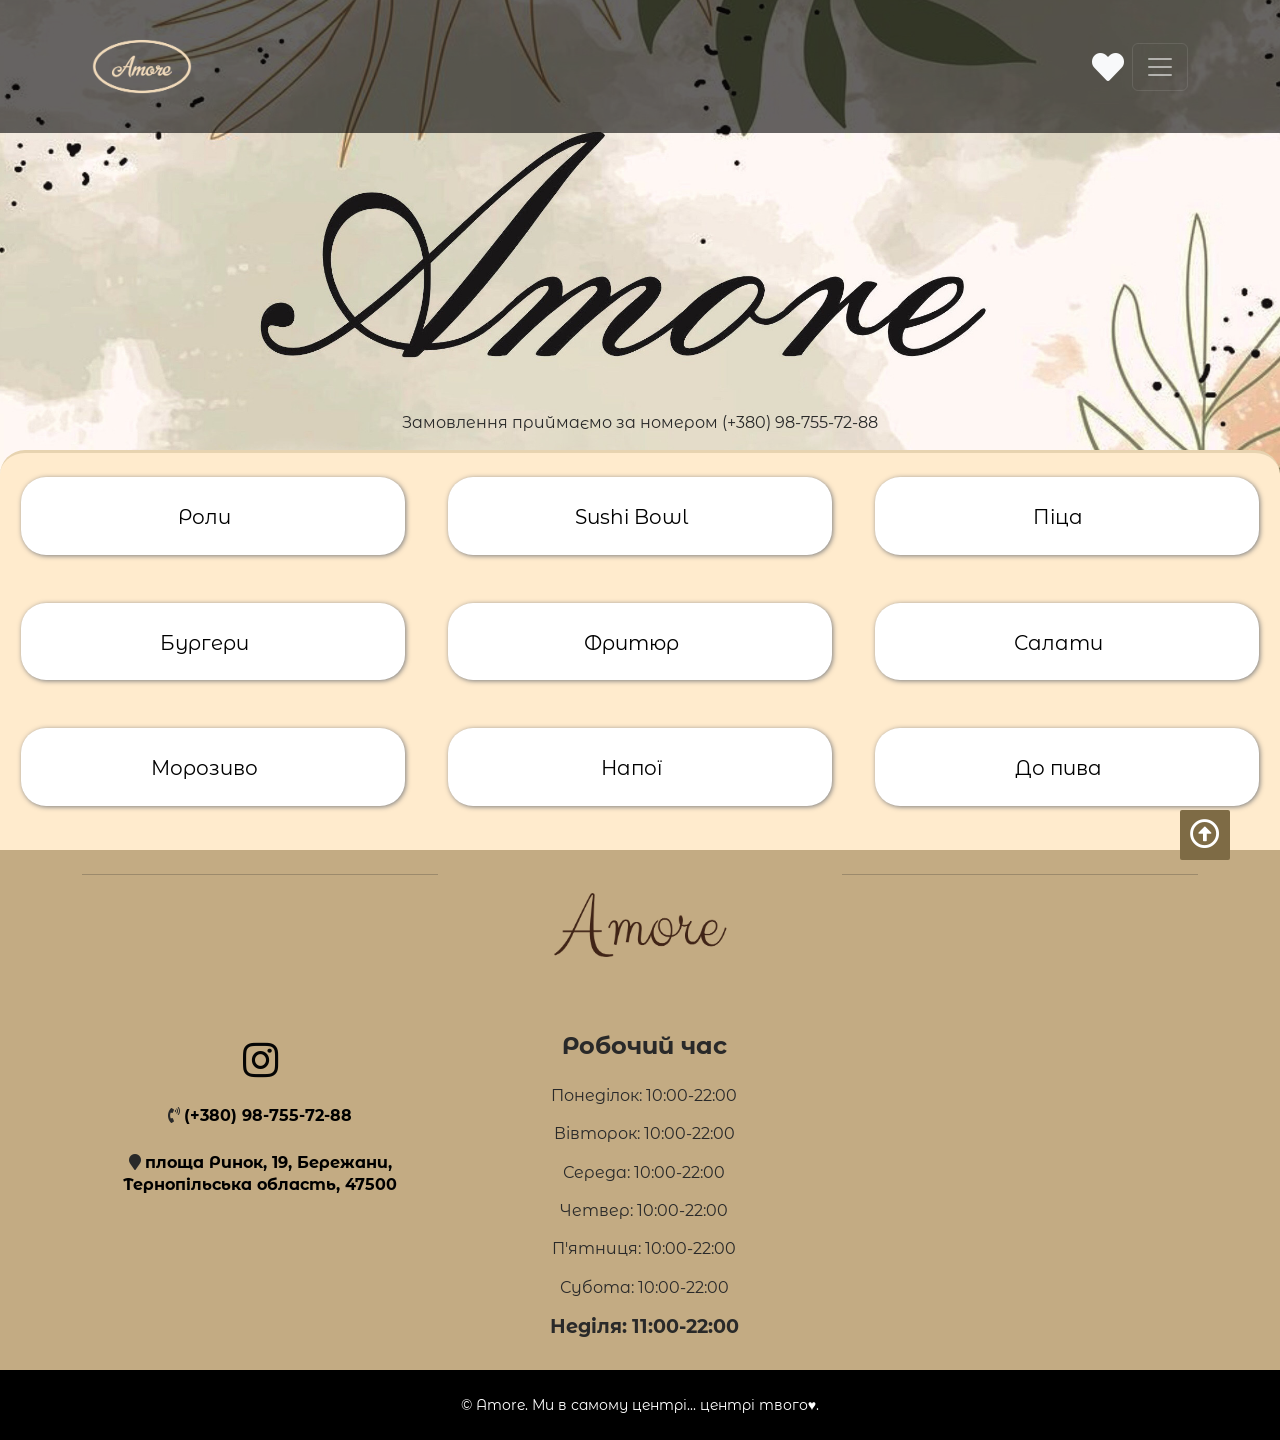
==== index.html @ 6edb4847 "Update index.html" ====
<!-- #region head -->
<!DOCTYPE html>
<html lang="en">
<head>
  <meta charset="UTF-8">
  <meta http-equiv="X-UA-Compatible" content="IE=edge">
  <meta name="viewport" content="width=device-width, initial-scale=1.0">
  
   <title>Menu Amore </title>
   
  <link rel="icon" href="img/icons/logoTab.png" type="image/png">
  <link rel="preconnect" href="https://fonts.googleapis.com">
<link rel="preconnect" href="https://fonts.gstatic.com" crossorigin>
<link href="https://fonts.googleapis.com/css2?family=Montserrat+Alternates:ital,wght@0,300;0,400;0,500;0,600;1,100;1,200;1,400;1,500;1,600&display=swap" rel="stylesheet">
  <link rel="stylesheet" href="https://cdnjs.cloudflare.com/ajax/libs/font-awesome/5.15.4/css/all.min.css" integrity="sha512-1ycn6IcaQQ40/MKBW2W4Rhis/DbILU74C1vSrLJxCq57o941Ym01SwNsOMqvEBFlcgUa6xLiPY/NS5R+E6ztJQ==" crossorigin="anonymous" referrerpolicy="no-referrer" />
	
  
<link href="https://cdn.jsdelivr.net/npm/bootstrap@5.1.3/dist/css/bootstrap.min.css" rel="stylesheet">
<link rel="stylesheet" href="style.css">  
<link rel="stylesheet" href="https://cdnjs.cloudflare.com/ajax/libs/font-awesome/5.15.1/css/all.min.css">

</head>
<!-- #endregion -->
<body id="home">
 

  <header class="header">
    <div class="header__top navbar navbar-dark fixed-top " >
      <div class="container justify-content-between">
        <a href="#home" class="back-button" id = "backBtn" onclick="goBack()">
          <i class="fas fa-arrow-left"></i>
        </a>
  
      <a href="#home" id="btn__home">
        <img class="logo" src="img/icons/logo.png" alt="Amore logo">
      </a>
      
      
      
      <div class="d-flex">
        <a href="#" id="liked__products"><i class="fas fa-heart fa-2x p-2 text-light"></i>
      </a>
        <button class="navbar-toggler" data-toggle="collapse" data-target="#responsive" id="burg__menu"><span class="navbar-toggler-icon"></span></button></div>
        
        <div class="collapse navbar-collapse text-uppercase" id="responsive">
        <div class="d-flex justify-content-end align-items-center">
        <div class="navbar-nav ">
          <button type="button" href="#rolys" class="nav__link main__link" id="nav__link" data-id="rolys">Роли</button>
          <button type="button" href="#sushi-bowl" class="nav__link main__link" id="nav__link" data-id="sushi-bowl">Sushi Bowl</button>
          <button type="button" href="#pizza" class="nav__link main__link" id="nav__link" data-id="pizza">Піца</button>
          <button type="button" href="#burgers" class="nav__link main__link" id="nav__link" data-id="burgers">Бургери</button>
          <button type="button" href="#frytur" class="nav__link main__link" id="nav__link" data-id="frytur">Фритюр</button>
          <button type="button" href="#salads" class="nav__link main__link" id="nav__link" data-id="salads">Салати</button>
          <button type="button" href="#ice-cream" class="nav__link main__link" id="nav__link" data-id="ice-cream">Морозиво</button>
          <button type="button" href="#drinks" class="nav__link main__link" id="nav__link" data-id="drinks">Напої</button>
          <button type="button" href="#bear-menu" class="nav__link main__link" id="nav__link" data-id="beer-menu">До пива</button>
        </div>
        </div>
      </div>
    
  </div>
  </div>
	  
  <div class="header__buttom d-flex justify-content-center align-items-center"><p>Замовлення приймаємо за номером (+380) 98-755-72-88</p></div>
  
    <a href="#" class="gotoupbtn"><i class="far fa-arrow-alt-circle-up"></i></a>
  
  </header>
  
 

  <main class="main">
    
    <div class="row justify-content-center text-center m-0" id="home__menu">
			
			<div class="col-sm-12 col-lg-4 col-md-6 my-4">
				<button type="button" href="#roly" class="btn btn-info btn-lg border-0 btun main__link"  id="nav__link" data-id="rolys">Роли</button>
			</div>
			
      <div class="col-sm-12 col-lg-4 col-md-6 my-4">

            <button type="button" href="#sushi-bowl" class="btn btn-info btn-lg border-0 btun main__link" id="nav__link" data-id="sushi-bowl">Sushi Bowl</button></div>
      <div class="col-sm-12 col-lg-4 col-md-6 my-4">

         <button type="button" href="#pizza" class="btn btn-info btn-lg border-0 btun main__link" id="nav__link" data-id="pizza">Піца</button></div>
      <div class="col-sm-12 col-lg-4 col-md-6 my-4">

      <button type="button" href="#burgers" class="btn btn-info btn-lg border-0 btun main__link" id="nav__link" data-id="burgers">Бургери</button></div>
      <div class="col-sm-12 col-lg-4 col-md-6 my-4">

      <button type="button" href="#frytur" class="btn btn-info btn-lg border-0 btun main__link" id="nav__link" data-id="frytur">Фритюр</button></div>
        
      <div class="col-sm-12 col-lg-4 col-md-6 my-4">

      <button type="button" href="#salads" class="btn btn-info btn-lg border-0 btun main__link" id="nav__link" data-id="salads">Салати</button></div>
      <div class="col-sm-12 col-lg-4 col-md-6 my-4">

      <button type="button" href="#ice-cream" class="btn btn-info btn-lg border-0 btun main__link" id="nav__link" data-id="ice-cream">Морозиво</button></div>
      <div class="col-sm-12 col-lg-4 col-md-6 my-4">

      <button type="button" href="#drinks" class="btn btn-info btn-lg border-0 btun main__link" id="nav__link" data-id="drinks">Напої</button></div>
    
      
      <div class="col-sm-12 col-lg-4 col-md-6 my-4">

      <button type="button" href="#bear-menu" class="btn btn-info btn-lg border-0 btun main__link" id="nav__link" data-id="beer-menu">До пива</button></div>
          
		</div>
    <section class="recommended row justify-content-center m-0" id="recommended">
      
        
      </div>
    </section>
    

    
  </main>

  
   <!-- footer 4-->
   <footer class="">
    <div class="container">
      <div class="row">
        <div class="col-lg-4 col-md-12 text-center">
          <hr class="my-4">
        </div>
        <div class="col-lg-4 col-md-12 text-center">
          <img src="img/icons/logoFooter.png" height="150" alt="Amore logo">
        </div>
        <div class="col-lg-4 col-md-12 text-center">
          <hr class="my-4">
        </div>
      </div> <!--row end-->
      
      
      
      <!--<div class="row justify-content-center">
        <div class="col-md-9 col-sm-10 px-2 py-3">
          <div class="d-flex justify-content-between py-3 my-2 mypd-10">
            
            <a href="https://www.facebook.com/profile.php?id=100052698589684" class="icon-link"><i class="fab fa-facebook"></i></a>
          </div>
        </div>
      </div> --><!--row end-->
      
      <div class="row justify-content-center">
        
        <div class="col-md-6 col-lg-4 col-sm-12 py-4 text-sm-center text-md-left">
          <div class="flex-column">
            <div class="py-2 p-1 m-2">
              <a href="https://www.instagram.com/amore_sushi_pizza/" class="icon-link"><i class="fab fa-instagram"></i></a>
            </div>
            <div class="py-2 p-1 m-2">
              <i class="fas fa-phone-volume fs-30"></i>
              <a href="tel:+380 98 755 72 88" class="footer-link-item">(+380) 98-755-72-88</a>
            </div>
            
            <div class="py-2 p-1 m-2">
              <i class="fas fa-map-marker fs-30"></i>
              <a href="https://maps.app.goo.gl/dBQZLiyZNmDAJAns5" class="footer-link-item">площа Ринок, 19, Бережани, Тернопільська область, 47500</a>
            </div>
          </div>
        </div>
        <div class="col-md-6 col-lg-4 col-sm-12 py-4 text-sm-center text-md-left">
          <div class="flex-column justify-content-center">
            <h4 class="py-2 p-1" style="margin-left: 0.5rem;"><strong>Робочий час</strong></h4>
        
            <div class=" py-2 p-1 " style="margin-left: 0.5rem;" id="monday">
              Понеділок: 10:00-22:00
            </div>
        
            <div class="working-hours-item py-2 p-1" style="margin-left: 0.5rem;" id="tuesday">
              Вівторок: 10:00-22:00
            </div>
        
            <div class="working-hours-item py-2 p-1" style="margin-left: 0.5rem;" id="wednesday">
              Середа: 10:00-22:00
            </div>
        
            <div class="working-hours-item py-2 p-1" style="margin-left: 0.5rem;" id="thursday">
              Четвер: 10:00-22:00
            </div>
        
            <div class="working-hours-item py-2 p-1" style="margin-left: 0.5rem;" id="friday">
              П'ятниця: 10:00-22:00
            </div>
        
            <div class="working-hours-item py-2 p-1" style="margin-left: 0.5rem;" id="saturday">
              Субота: 10:00-22:00
            </div>
        
            <div class="working-hours-item py-2 p-1" style="margin-left: 0.5rem;" id="sunday">
              Неділя: 11:00-22:00
            </div>
          </div>
        </div>
        
      
        <div class="col-md-6 col-lg-4 col-sm-12 py-4 text-sm-center text-md-left text-center">
			<iframe src="https://www.google.com/maps/embed?pb=!1m14!1m8!1m3!1d10376.44341613339!2d24.9385401!3d49.4446218!3m2!1i1024!2i768!4f13.1!3m3!1m2!1s0x4730659e12428683%3A0x9b171ef4045ffa68!2z0J_RltGG0LAgQU1PUkUg0KHRg9GI0ZY!5e0!3m2!1suk!2sua!4v1702551640655!5m2!1suk!2sua" width="300" height="200" style="border:0;" allowfullscreen="" loading="lazy"></iframe>
        </div>
      </div> <!--row end-->
    </div> <!--container end-->
    <div class="container-fluid bg-footer-dark text-white">
      <div class="row">
        <div class="col-12 text-center py-3 my-2">
          <small>&copy; Amore. Ми в самому центрі... центрі твого♥️.</small>
        </div>
      </div>
    </div>
  </footer> <!--footer end-->
	
	<script src="https://code.jquery.com/jquery-3.5.1.slim.min.js" integrity="sha384-DfXdz2htPH0lsSSs5nCTpuj/zy4C+OGpamoFVy38MVBnE+IbbVYUew+OrCXaRkfj" crossorigin="anonymous"></script>
	<script src="https://cdn.jsdelivr.net/npm/popper.js@1.16.1/dist/umd/popper.min.js" integrity="sha384-9/reFTGAW83EW2RDu2S0VKaIzap3H66lZH81PoYlFhbGU+6BZp6G7niu735Sk7lN" crossorigin="anonymous"></script>
	<script src="https://cdn.jsdelivr.net/npm/bootstrap@5.1.3/dist/js/bootstrap.bundle.min.js"></script>

<script src="https://cdnjs.cloudflare.com/ajax/libs/twitter-bootstrap/4.3.1/js/bootstrap.min.js"></script>
    <script src="js/script.js"></script>
   
</body>
</html>
---- style.css ----
/* #region page */
html {
    scroll-behavior: smooth;
  }
  
  body {
    margin: 0;
    padding: 0;
    /*font-family: 'Amita', serif;
font-family: 'Charm', cursive;
font-family: 'Dancing Script', cursive;
font-family: 'Herr Von Muellerhoff', cursive;
font-family: 'Inter', sans-serif;
font-family: 'Julee', cursive;
font-family: 'Seaweed Script', cursive;*/
font-family: 'Montserrat Alternates', sans-serif;
    color: #292929;
    font-size: 16px;
    line-height: 140%;
    background-color: #FFEBCD;
  }
  a{
    text-decoration: none;
    color: black;
}
  /* #endregion */
  /* #region header */
  
  .header {
    display: flex;
    flex-direction: column-reverse;
    justify-content: space-between;
    box-sizing: border-box;
    min-height: 50vh;
  }
 
  .header::before {
    content: '';
    position: absolute;
    top: 0;
    left: 0;
    width: 100%;
    height: 55%;
    background: url(img/cover.jpeg) no-repeat center center/cover;
    overflow: hidden;
    z-index: -1; /* Помістіть псевдоелемент за реальний контент */
}
@media (max-width: 800px){
.header::before {
    height: 65%;
  }
  .header {
    min-height: 35vh;
  }
}
 
  .logo {
    width: 100px;
  }
  
  
   
  .header__top {
    display: flex;
    width: 100vw;
    padding: 24px 80px 24px 80px;
    background-color: rgba(0,0,0,0.6);
  }
  @media (max-width: 800px){
    .header__top {
      padding: 4px 4px;
    }
   
 }
 .back-button {
  top: 20px;
  left: 20px;
  cursor: pointer;
  font-size: 34px;
  color: rgb(160, 158, 155);
  display: none;
}
.back-button:hover{
  color: rgb(222, 220, 216);
}
 .header__bottom {
  margin-bottom: 0;
 }
/* #region slider */
/*.slider{
  display: flex;
  align-items: center;
  justify-content: center;
  min-width: 100%;
  min-height: 70%;
  margin-top: 2%;
  padding-bottom: 0;
  position: relative;
  overflow: hidden;
  
}
@media (max-width: 768px) {
  .slider {
    min-width: 50%; 
    min-height: 40%; 
  }
}
.slider .list{
  position: relative;
  left: 0;
  top: 0;
  display: flex;
  transition: 1s;
  height: auto;
}
.slider .list img{
  width: 100%;
  max-width: 100vw;
  min-width: 50vw;
  height: 100%;
  object-fit: cover;
  
}
.slider .buttons{
  position: absolute;
  top: 45%;
  left: 5%;
  width: 90%;
  display: flex;
  justify-content: space-between;
}
.slider .buttons button{
  width: 50px;
  height: 50px;
  border-radius: 50%;
  background-color: #fff5;
  color: #fff;
  border: none;
  font-family: monospace;
  font-weight: bold;
}
.slider .dots{
  position: absolute;
  bottom: 10px;
  left: 0;
  color: #fff;
  width: 100%;
  margin: 0;
  padding: 0;
  display: flex;
  justify-content: center;
}
.slider .dots li{
  list-style: none;
  width: 10px;
  height: 10px;
  background-color: #fff;
  margin: 10px;
  border-radius: 20px;
  transition: 0.5s;
}
.slider .dots li.active{
  width: 30px;
}
/* #endregion */
 
  
  
  /*.header__title {
    margin-top: 40px;
    margin-bottom: 0;
    font-size: 48px;
    line-height: 100%;
    font-style: italic;
    font-weight: 800;
    letter-spacing: -1.5px;
  }*/
  /* #endregion */
  /* #region menu */
  
  
  .hide__menu{
    display: none;
    
  }
  
  .menu__top {
    display: flex;
    justify-content: space-between;
    margin-bottom: 64px;
  }
  /* #endregion */
  /* #region nav */
  .nav {
    display: flex;
    flex-direction: column;
    gap: 32px;
   
  }
  .menu-list-bar{
    display: flex;
    flex-direction: column;
    gap: 32px;
  }
  
  .nav__link {
    color: #FFFFFF !important;
    transition:  .3s  ease-in-out;
    text-decoration: none;
    text-transform: uppercase;
    background: none;
    border: none;
    /*text-decoration: none;
    font-weight: bold;
    font-size: 22px;
    line-height: 22px;
    text-transform: uppercase;
    letter-spacing: 2px;
    background: none;
    border: none;
    padding: 0;
 
  text-decoration: underline;
  cursor: pointer;*/
  }
  .nav__link::after{
    content: "";
    display: inline-block;
    border-right: 2px solid #F2F2F2;
    height: 12px;
    padding: 0px 1px;
    opacity: 0;
    transition:  .3s  ease-in-out;

    

}
.nav__link::before{
    content: "";
    display: inline-block;
    
    height: 12px;
    opacity: 0;
    border-left: 2px solid #F2F2F2;
    padding: 0px 1px;
    transition:  .3  ease-in-outs;

}

.nav__link:hover::after{
    opacity: 1;
    transition:  .3s  ease-in-out;
    padding: 3px
} 
.nav__link:hover::before{
    opacity: 1;
    transition:  .3s  ease-in-out;
    padding: 3px
} 

  /* #endregion */
  /* #region main */
  .main {
    min-height: 400px;
    border-radius: 25px 25px 0 0 ; /* Заокруглення секції знизу */
    border-top: rgb(231, 211, 176) solid;
    background-color: #FFEBCD;
  }
  /* #endregion */
  /* #region recommended */
  .recommended {
    margin-bottom: 120px;
    display: none;
  }
  .active{
    display: flex;
  }
  .recommended__title {
    margin-top: 0;
    margin-bottom: 64px;
    font-size: 48px;
    line-height: 100%;
    font-weight: bold;
    text-align: center;
    letter-spacing: -1.5px;
  }
  
  .card-menu{
    border: 1px solid #ddd;
  margin: 4px;
  padding: 4px;
  background-color: #fff;
  border-radius: 5px;
  box-shadow: 0 4px 8px #888888;
}
  /* #endregion */
  /* #region product */
  
  .product__photo {
    width: 100%;
    margin-bottom: 32px;
  }
  
  .product__title {
    margin-top: 0;
    margin-bottom: 8px;
    font-size: 16px;
    line-height: 140%;
  }
  
  .product__category {
    margin-top: 0;
    margin-bottom: 12px;
  }
  
  .product__price {
    margin: 0;
    font-weight: bold;
  }
  /* #endregion */
  /* #region footer */
  .footer {
    bottom: 0;
    display: flex;
    justify-content: center;
  }
  .footer > div{
    
    display: flex;
    justify-content: space-between;
    padding-right: 5%;
  }
  .social i{
    font-size: 30px;
    color: rgb(170, 127, 41);
    margin-left: 30px;
    margin-top: 5px;
}
.social i:hover {
    opacity: 0.9;
}
  /* #endregion */
  
/* footer */
footer{
  background-color: #c3ab83;

}
.bg-footer-dark{
  background-color: #000000;
}
.footer-link-item{
  color: #000000;
  font-weight: bold;
  text-decoration-line: none;
}
.footer-link-item:hover{
  color: rgb(73, 70, 71);
  font-weight: normal;
}
.mypd-10{
  padding-left: 10px;
  padding-right: 10px;
}
.icon-link{
  color: rgb(5, 5, 5);
  font-size: 40px;
  font-weight: bold;
}
.icon-link:hover{
  color: rgb(73, 70, 71);
  font-weight: normal;
}
.gotoupbtn{
position: fixed;
width: 50px;
height: 50px;
background: rgb(126, 107, 69);
bottom: 40px;
right: 50px;
border-radius: 2px;
text-align: center;
line-height: 50px;
color: #ffffff;
font-size: 30px;
text-decoration: none;
cursor: pointer;
transition: 0.5s;
z-index: 1;
}
.gotoupbtn:hover{
font-size: 25px;
background: #ffffff;
color: rgb(126, 107, 69);
width: 48px;
height: 48px;
border-radius: 50%;
}
.custom-btn{
  color: rgb(5, 5, 5);
  font-weight: bold;
}
.custom-btn:hover{
  background-color: rgb(73, 70, 71);
  font-weight: normal;
  color: white;
}
/* #region btn menu */
.btun{
  background-color: white;
  box-shadow: 1px 1px 5px #7d7d7e;
  width: 30vw; 
  padding: 20px;
  border-radius: 25px;
}
@media (max-width: 800px){
  .btun {
    width: 90vw; 
  }
 
}

.btun::after{
  content: "\00bb ";
  display: inline-block;
  margin-left: 5px;
  font-size:25px;
  opacity: 0;
  transition: .5s ease;
}

.btun:hover::after{
  opacity: 1;
  transition: .5s ease;
  padding-right: 10px;
}

.btun:hover{

  background: linear-gradient(rgba(66, 65, 65, 0.5), rgba(70, 69, 69, 0.5)), #c3ab83;
  transition: .5s ease;
 

}

  /* #endregion */
  .btn-coffee {
    background: #c3a674; /* Кавовий колір - коричневий */
    color: #fff;
    border: none;
    padding: 10px 20px;
    margin: 5px;
    border-radius: 5px;
    transition: background 0.3s ease-in-out;
  }

  .btn-coffee:hover {
    background: #A0522D; /* Темно-кавовий колір - коричневий */
  }

  .btn-coffee:focus {
    box-shadow: 0 0 0 0.2rem rgba(139, 69, 19, 0.5); /* Підсвічування при фокусі */
  }

  .btn-coffee.active {
    background: #D2691E; /* Світло-кавовий колір - коричневий */
  }
  .sub-menu-container {
    display: flex;
    overflow-x: auto;
    white-space: nowrap;
    scrollbar-width: thin;
    scrollbar-color: #d7854a #FFEBCD; /* колір скролбару та фону */
}

.sub-menu-container::-webkit-scrollbar {
    width: 8px;
    height: 0.5em;
}

.sub-menu-container::-webkit-scrollbar-thumb {
    background-color: #d7854a; /* колір скролбару */
    border-radius: 6px; /* закруглені кути */
    
}

.sub-menu-container::-webkit-scrollbar-track {
    background-color: #FFEBCD; /* фон скролбару */
}
@media (max-width: 768px) {
  .sub-menu-container::-webkit-scrollbar {
      display: none; /* Приховати скролбар на екранах планшетів і телефонах */
  }
}
.fa-heart:hover {
  color: #7d7d7e; 
}
.selected-item {
  border: 1px solid #ddd;
  margin: 10px;
  padding: 10px;
  background-color: #fff;
  border-radius: 5px;
  box-shadow: 0 4px 8px rgba(0, 0, 0, 0.1);
}
.card-img-logo{
  width: 40%;
}
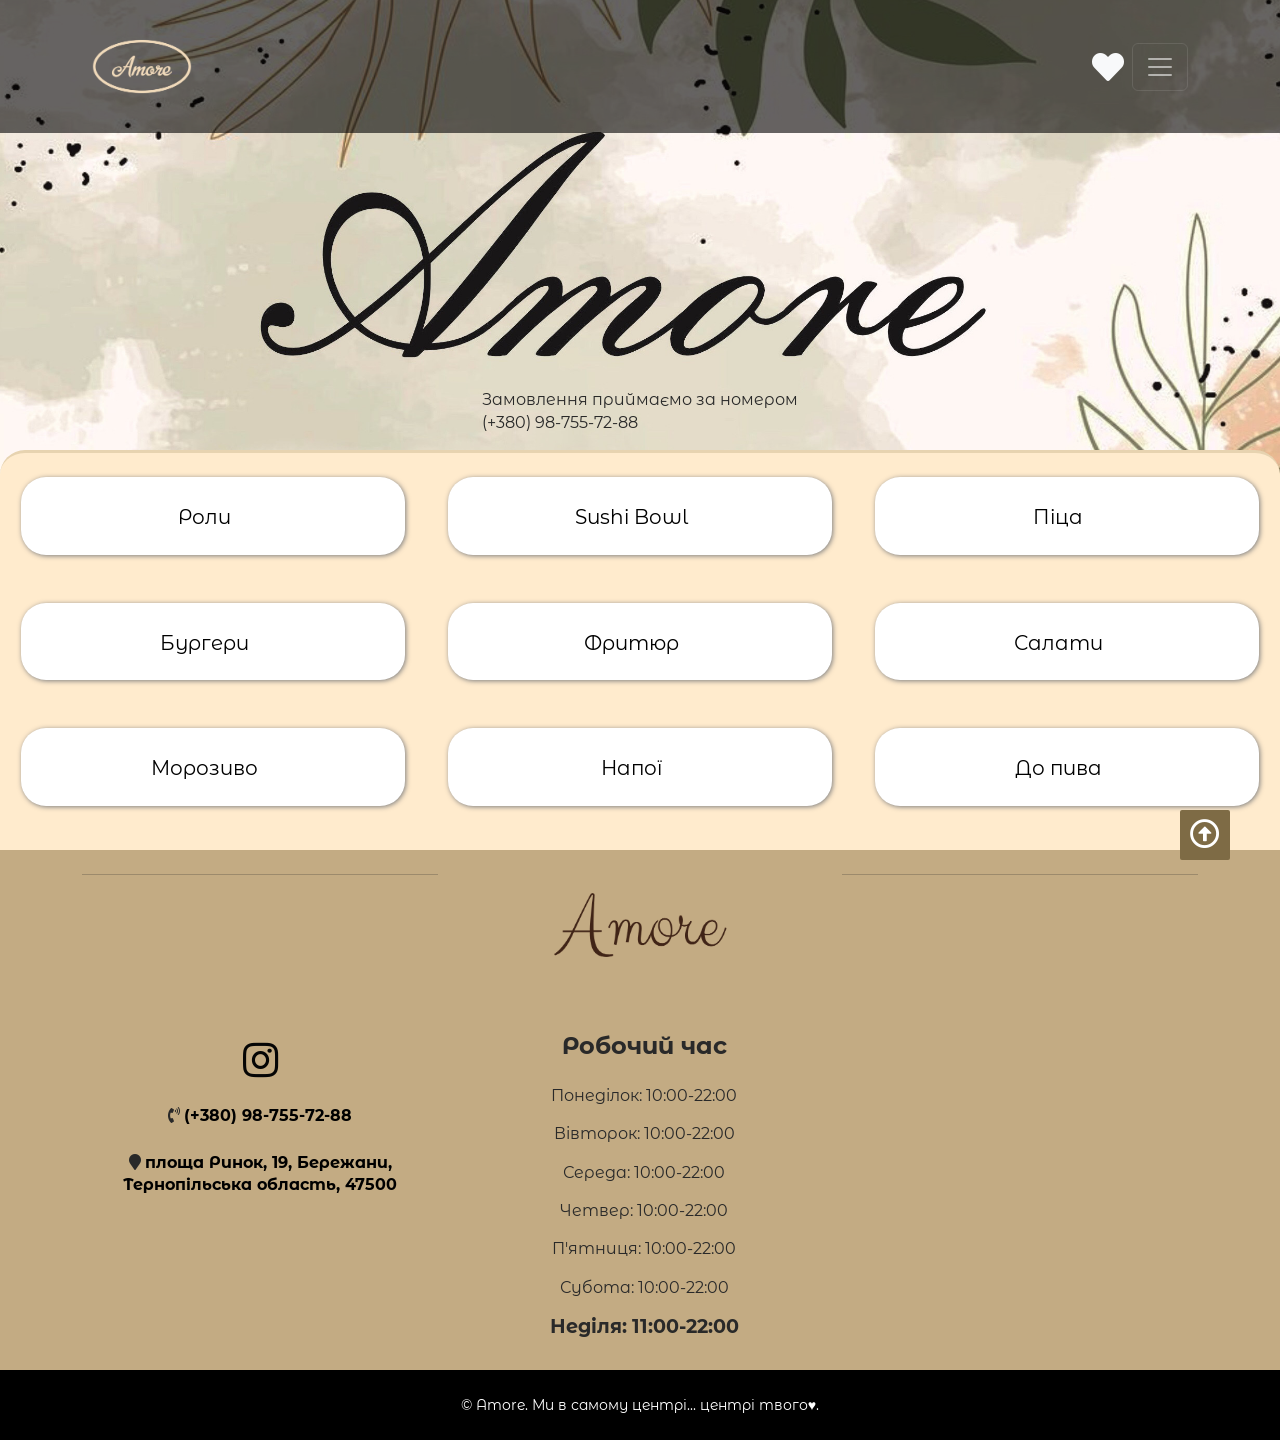
==== commit 4ca7e54a: "Update index.html" ====
--- a/index.html
+++ b/index.html
@@ -61,7 +61,7 @@
   </div>
   </div>
 	  
-  <div class="header__buttom d-flex justify-content-center align-items-center"><p>Замовлення приймаємо за номером (+380) 98-755-72-88</p></div>
+  <div class="header__buttom d-flex justify-content-center align-items-center"><p>Замовлення приймаємо за номером <br> (+380) 98-755-72-88</p></div>
   
     <a href="#" class="gotoupbtn"><i class="far fa-arrow-alt-circle-up"></i></a>
   
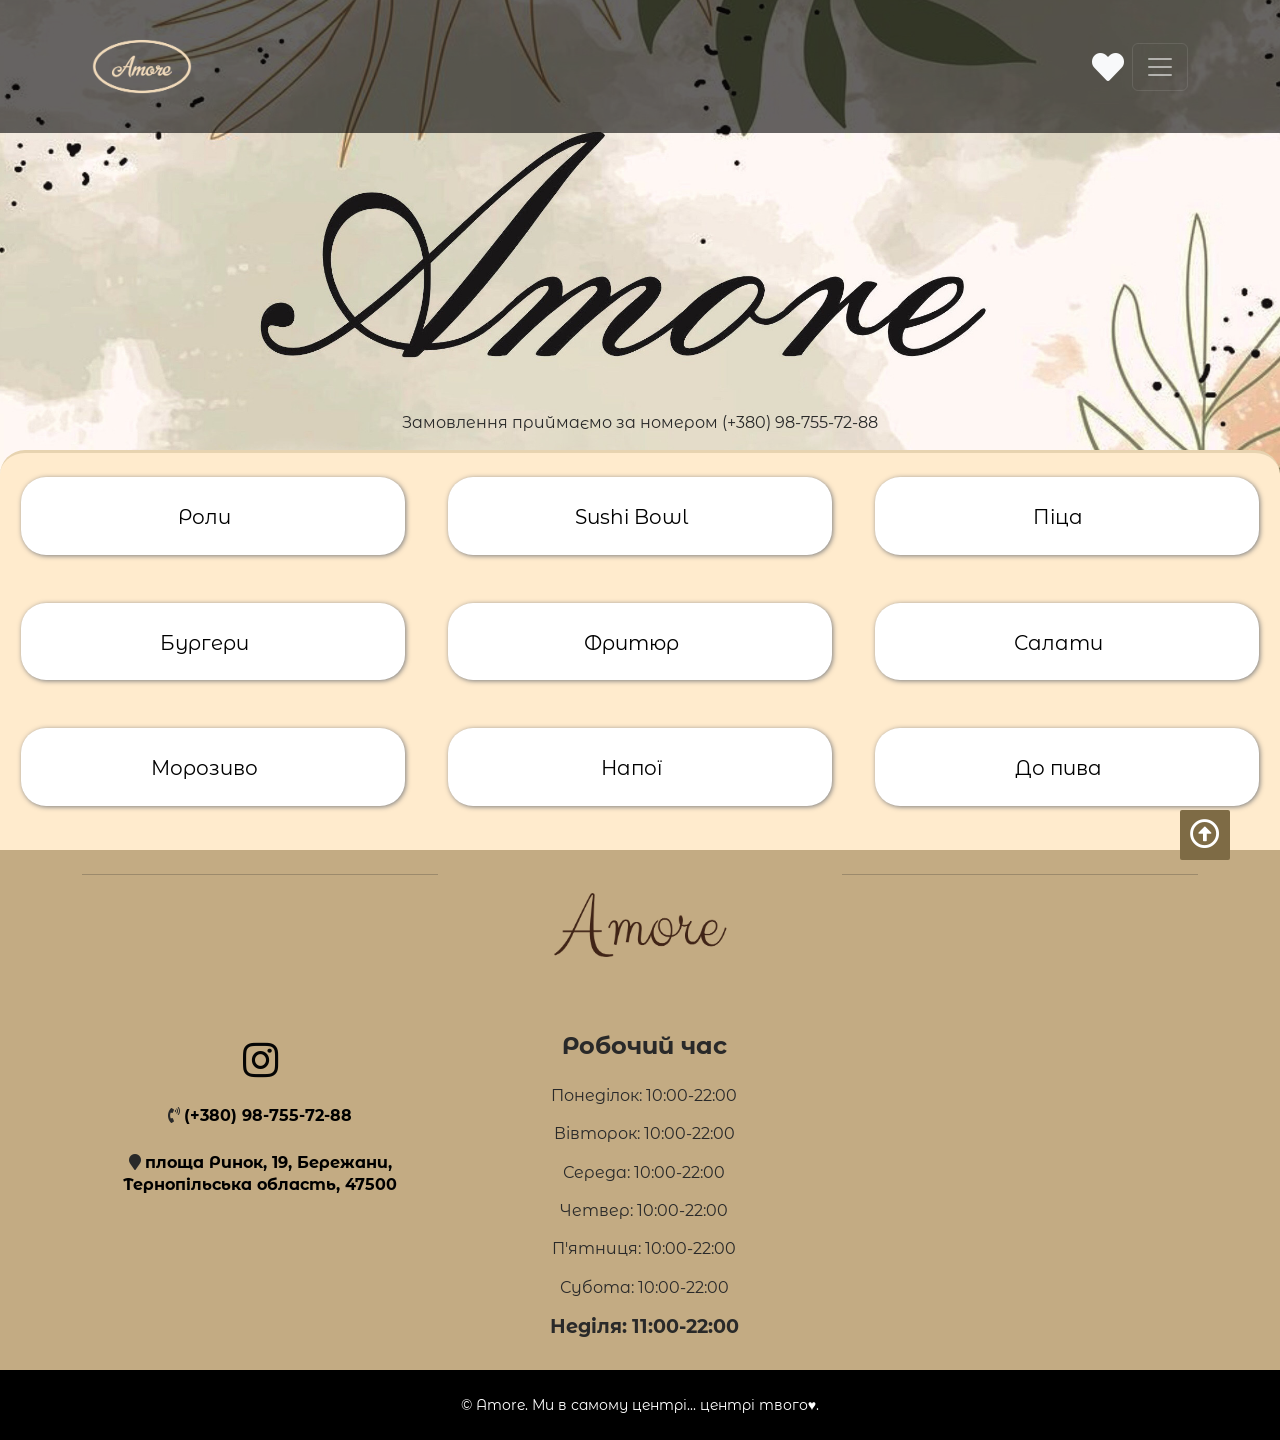
==== commit 9bcb715b: "Update index.html" ====
--- a/index.html
+++ b/index.html
@@ -61,7 +61,7 @@
   </div>
   </div>
 	  
-  <div class="header__buttom d-flex justify-content-center align-items-center"><p>Замовлення приймаємо за номером <br> (+380) 98-755-72-88</p></div>
+  <div class="header__buttom d-flex justify-content-center"><p class="text-center">Замовлення приймаємо за номером (+380) 98-755-72-88</p></div>
   
     <a href="#" class="gotoupbtn"><i class="far fa-arrow-alt-circle-up"></i></a>
   
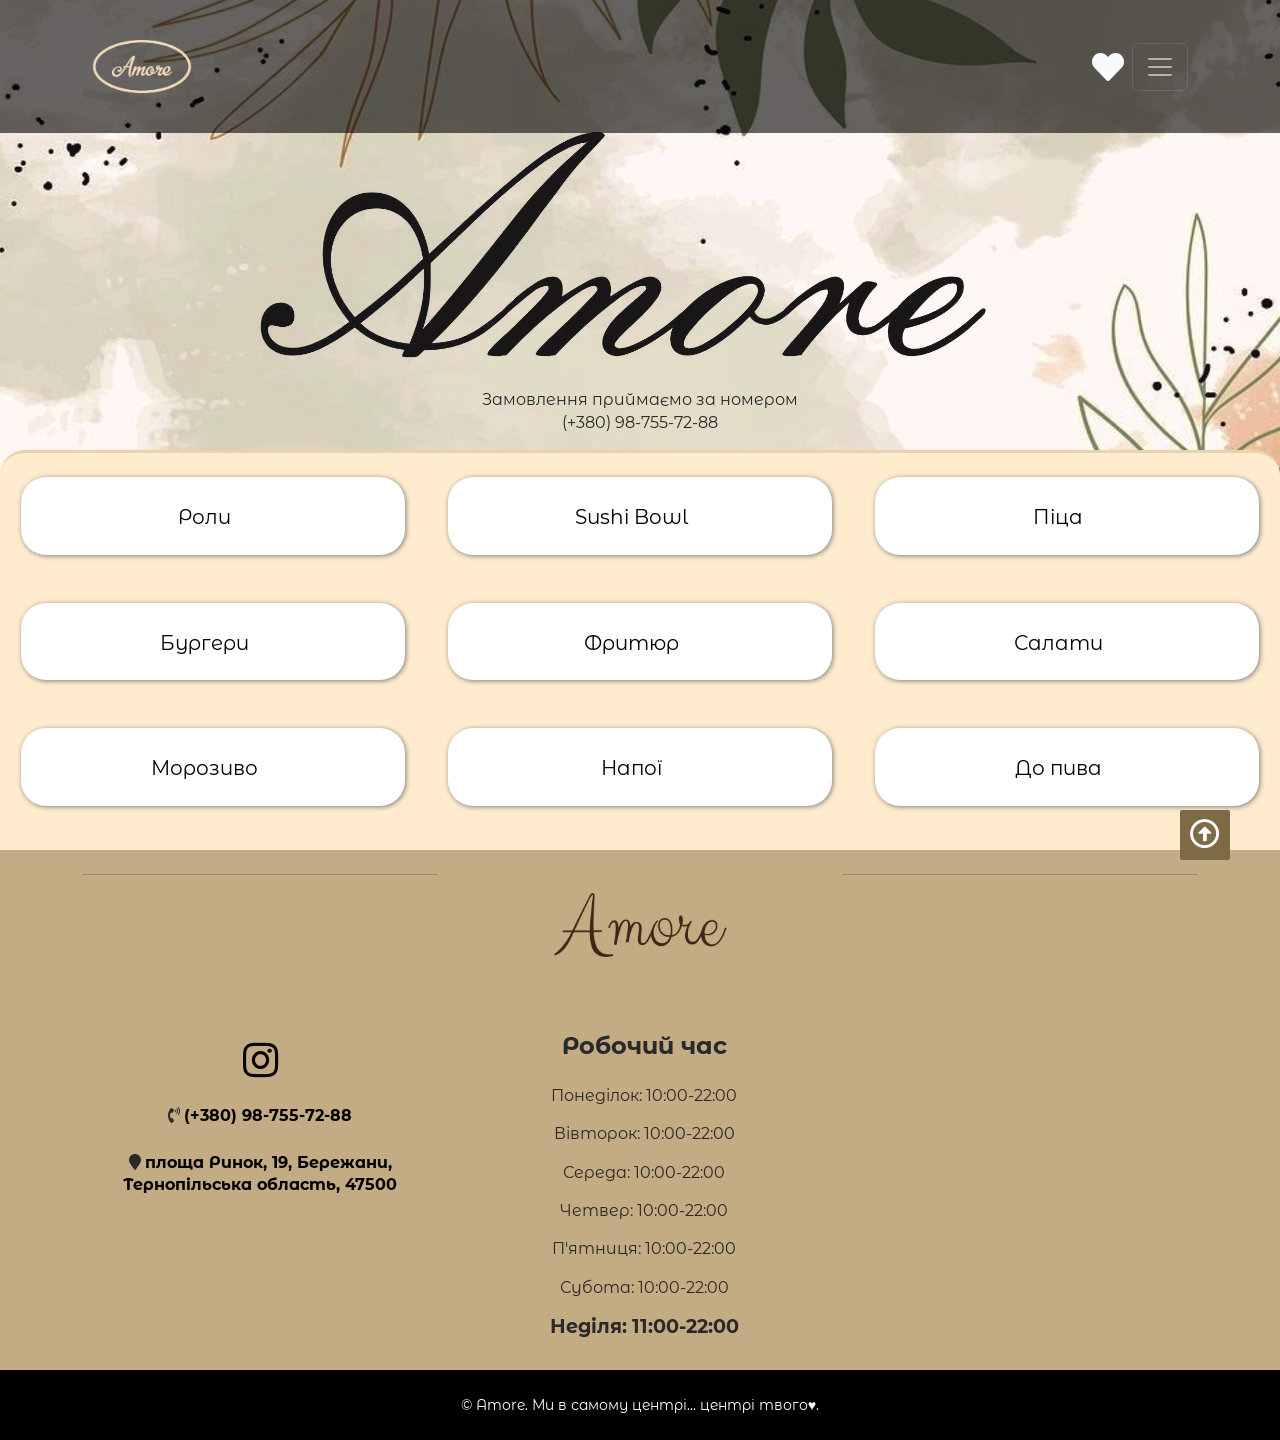
==== commit 833ba32a: "Update index.html" ====
--- a/index.html
+++ b/index.html
@@ -61,7 +61,7 @@
   </div>
   </div>
 	  
-  <div class="header__buttom d-flex justify-content-center"><p class="text-center">Замовлення приймаємо за номером (+380) 98-755-72-88</p></div>
+  <div class="header__buttom d-flex justify-content-center"><p class="text-center">Замовлення приймаємо за номером <br> (+380) 98-755-72-88</p></div>
   
     <a href="#" class="gotoupbtn"><i class="far fa-arrow-alt-circle-up"></i></a>
   
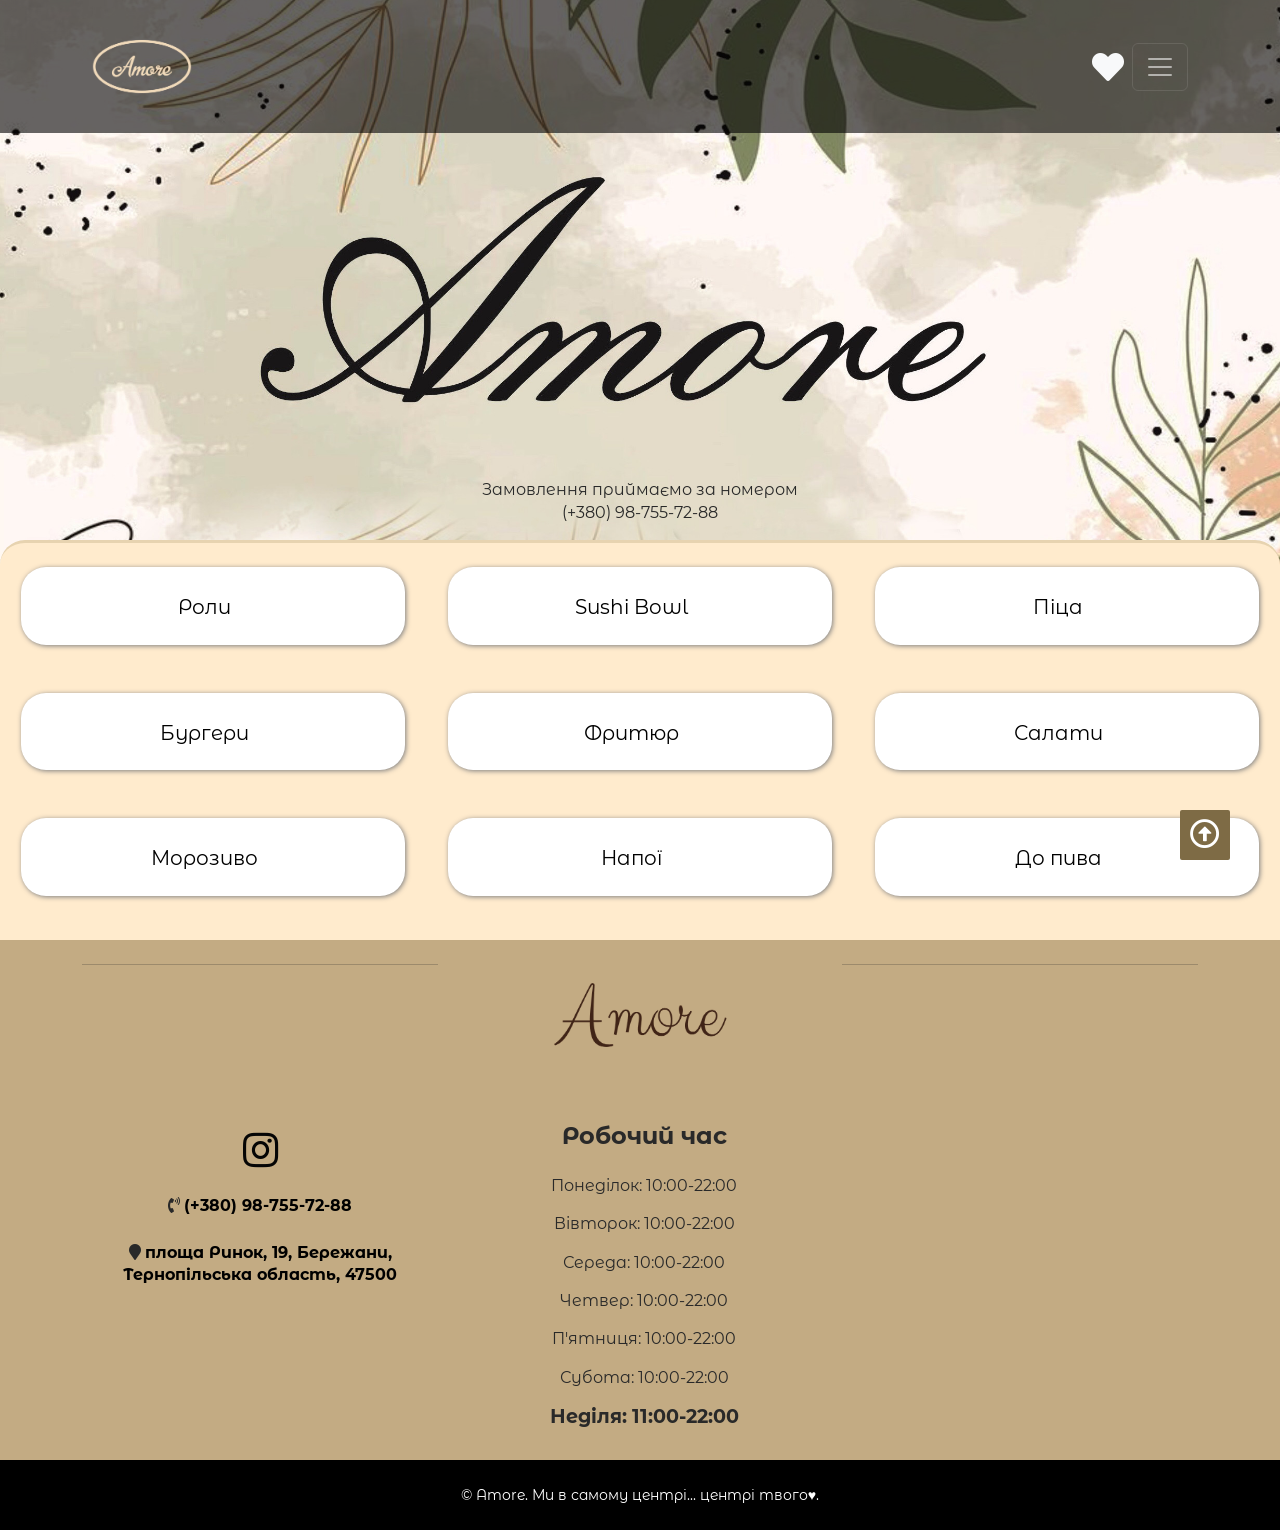
==== commit 91db1950: "Update index.html" ====
--- a/index.html
+++ b/index.html
@@ -61,7 +61,7 @@
   </div>
   </div>
 	  
-  <div class="header__buttom d-flex justify-content-center"><p class="text-center">Замовлення приймаємо за номером <br> (+380) 98-755-72-88</p></div>
+  <div class="header__buttom d-flex justify-content-center"><p class="text-center font-weight-bold">Замовлення приймаємо за номером <br> (+380) 98-755-72-88</p></div>
   
     <a href="#" class="gotoupbtn"><i class="far fa-arrow-alt-circle-up"></i></a>
   
@@ -216,6 +216,26 @@
 
 <script src="https://cdnjs.cloudflare.com/ajax/libs/twitter-bootstrap/4.3.1/js/bootstrap.min.js"></script>
     <script src="js/script.js"></script>
-   
+		<!-- 1. Спочатку підключаємо сам віджет -->
+	<script src="https://identity.netlify.com/v1/netlify-identity-widget.js"></script>
+	
+	<!-- 2. Потім наш власний код, який ним керує -->
+	<script>
+	  window.netlifyIdentity.on('init', user => {
+	    if (!user) {
+	      window.netlifyIdentity.on('login', () => {
+	        document.location.href = '/admin/';
+	      });
+	    }
+	  });
+	
+	  // Ловимо токен із посилання
+	  if (window.location.hash.includes('invite_token')) {
+	    window.netlifyIdentity.on('init', () => {
+	      window.netlifyIdentity.open('recovery');
+	    });
+	  }
+	</script>
+	   
 </body>
 </html>
--- a/style.css
+++ b/style.css
@@ -31,7 +31,7 @@
     flex-direction: column-reverse;
     justify-content: space-between;
     box-sizing: border-box;
-    min-height: 50vh;
+    min-height: 60vh;
   }
  
   .header::before {
@@ -40,14 +40,14 @@
     top: 0;
     left: 0;
     width: 100%;
-    height: 55%;
+    height: 65%;
     background: url(img/cover.jpeg) no-repeat center center/cover;
     overflow: hidden;
     z-index: -1; /* Помістіть псевдоелемент за реальний контент */
 }
 @media (max-width: 800px){
 .header::before {
-    height: 65%;
+    height: 40%;
   }
   .header {
     min-height: 35vh;
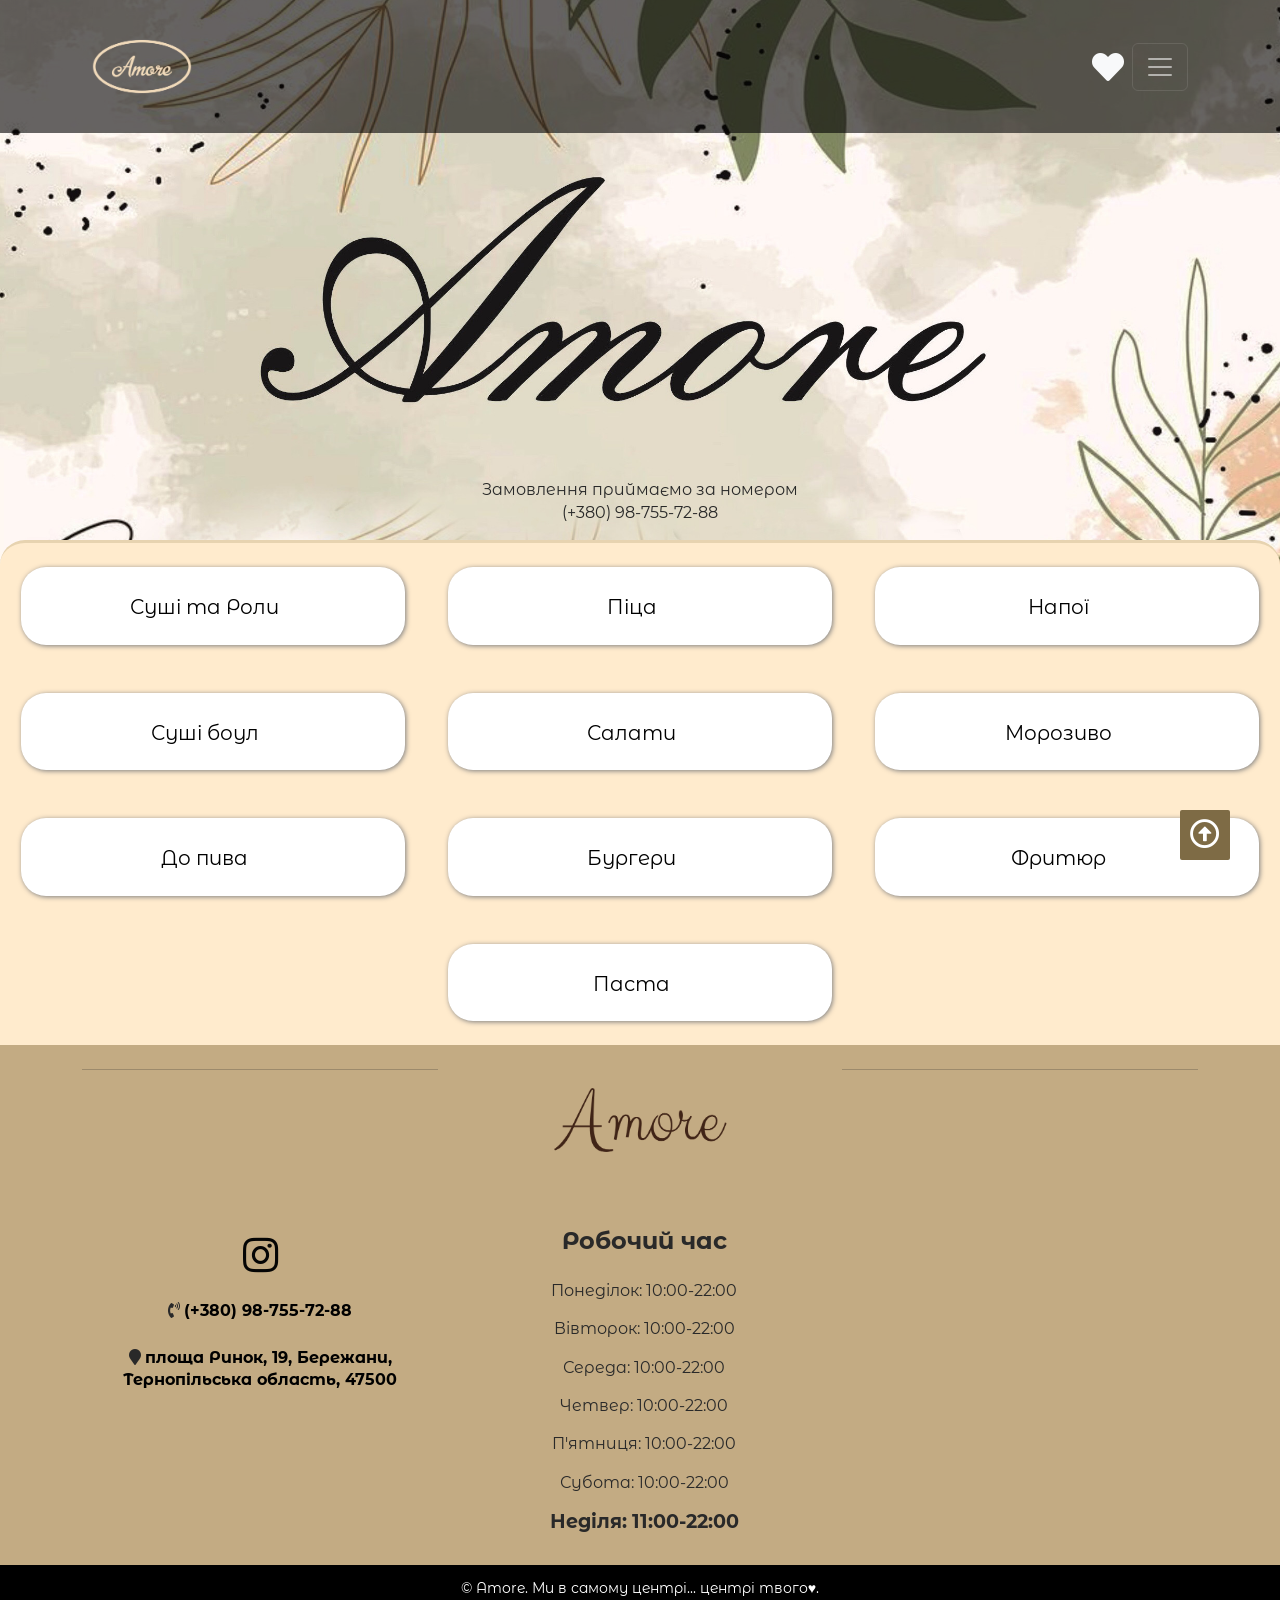
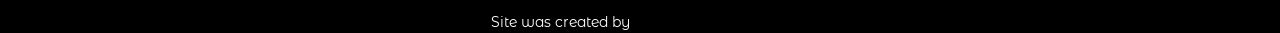
==== commit d83d43c2: "Create index.html" ====
--- a/index.html
+++ b/index.html
@@ -1,241 +1,184 @@
-<!-- #region head -->
-<!DOCTYPE html>
-<html lang="en">
-<head>
-  <meta charset="UTF-8">
-  <meta http-equiv="X-UA-Compatible" content="IE=edge">
-  <meta name="viewport" content="width=device-width, initial-scale=1.0">
-  
-   <title>Menu Amore </title>
-   
-  <link rel="icon" href="img/icons/logoTab.png" type="image/png">
-  <link rel="preconnect" href="https://fonts.googleapis.com">
-<link rel="preconnect" href="https://fonts.gstatic.com" crossorigin>
-<link href="https://fonts.googleapis.com/css2?family=Montserrat+Alternates:ital,wght@0,300;0,400;0,500;0,600;1,100;1,200;1,400;1,500;1,600&display=swap" rel="stylesheet">
-  <link rel="stylesheet" href="https://cdnjs.cloudflare.com/ajax/libs/font-awesome/5.15.4/css/all.min.css" integrity="sha512-1ycn6IcaQQ40/MKBW2W4Rhis/DbILU74C1vSrLJxCq57o941Ym01SwNsOMqvEBFlcgUa6xLiPY/NS5R+E6ztJQ==" crossorigin="anonymous" referrerpolicy="no-referrer" />
-	
-  
-<link href="https://cdn.jsdelivr.net/npm/bootstrap@5.1.3/dist/css/bootstrap.min.css" rel="stylesheet">
-<link rel="stylesheet" href="style.css">  
-<link rel="stylesheet" href="https://cdnjs.cloudflare.com/ajax/libs/font-awesome/5.15.1/css/all.min.css">
-
-</head>
-<!-- #endregion -->
-<body id="home">
- 
-
-  <header class="header">
-    <div class="header__top navbar navbar-dark fixed-top " >
-      <div class="container justify-content-between">
-        <a href="#home" class="back-button" id = "backBtn" onclick="goBack()">
-          <i class="fas fa-arrow-left"></i>
-        </a>
-  
-      <a href="#home" id="btn__home">
-        <img class="logo" src="img/icons/logo.png" alt="Amore logo">
-      </a>
-      
-      
-      
-      <div class="d-flex">
-        <a href="#" id="liked__products"><i class="fas fa-heart fa-2x p-2 text-light"></i>
-      </a>
-        <button class="navbar-toggler" data-toggle="collapse" data-target="#responsive" id="burg__menu"><span class="navbar-toggler-icon"></span></button></div>
-        
-        <div class="collapse navbar-collapse text-uppercase" id="responsive">
-        <div class="d-flex justify-content-end align-items-center">
-        <div class="navbar-nav ">
-          <button type="button" href="#rolys" class="nav__link main__link" id="nav__link" data-id="rolys">Роли</button>
-          <button type="button" href="#sushi-bowl" class="nav__link main__link" id="nav__link" data-id="sushi-bowl">Sushi Bowl</button>
-          <button type="button" href="#pizza" class="nav__link main__link" id="nav__link" data-id="pizza">Піца</button>
-          <button type="button" href="#burgers" class="nav__link main__link" id="nav__link" data-id="burgers">Бургери</button>
-          <button type="button" href="#frytur" class="nav__link main__link" id="nav__link" data-id="frytur">Фритюр</button>
-          <button type="button" href="#salads" class="nav__link main__link" id="nav__link" data-id="salads">Салати</button>
-          <button type="button" href="#ice-cream" class="nav__link main__link" id="nav__link" data-id="ice-cream">Морозиво</button>
-          <button type="button" href="#drinks" class="nav__link main__link" id="nav__link" data-id="drinks">Напої</button>
-          <button type="button" href="#bear-menu" class="nav__link main__link" id="nav__link" data-id="beer-menu">До пива</button>
-        </div>
-        </div>
-      </div>
-    
-  </div>
-  </div>
-	  
-  <div class="header__buttom d-flex justify-content-center"><p class="text-center font-weight-bold">Замовлення приймаємо за номером <br> (+380) 98-755-72-88</p></div>
-  
-    <a href="#" class="gotoupbtn"><i class="far fa-arrow-alt-circle-up"></i></a>
-  
-  </header>
-  
- 
-
-  <main class="main">
-    
-    <div class="row justify-content-center text-center m-0" id="home__menu">
-			
-			<div class="col-sm-12 col-lg-4 col-md-6 my-4">
-				<button type="button" href="#roly" class="btn btn-info btn-lg border-0 btun main__link"  id="nav__link" data-id="rolys">Роли</button>
-			</div>
-			
-      <div class="col-sm-12 col-lg-4 col-md-6 my-4">
-
-            <button type="button" href="#sushi-bowl" class="btn btn-info btn-lg border-0 btun main__link" id="nav__link" data-id="sushi-bowl">Sushi Bowl</button></div>
-      <div class="col-sm-12 col-lg-4 col-md-6 my-4">
-
-         <button type="button" href="#pizza" class="btn btn-info btn-lg border-0 btun main__link" id="nav__link" data-id="pizza">Піца</button></div>
-      <div class="col-sm-12 col-lg-4 col-md-6 my-4">
-
-      <button type="button" href="#burgers" class="btn btn-info btn-lg border-0 btun main__link" id="nav__link" data-id="burgers">Бургери</button></div>
-      <div class="col-sm-12 col-lg-4 col-md-6 my-4">
-
-      <button type="button" href="#frytur" class="btn btn-info btn-lg border-0 btun main__link" id="nav__link" data-id="frytur">Фритюр</button></div>
-        
-      <div class="col-sm-12 col-lg-4 col-md-6 my-4">
-
-      <button type="button" href="#salads" class="btn btn-info btn-lg border-0 btun main__link" id="nav__link" data-id="salads">Салати</button></div>
-      <div class="col-sm-12 col-lg-4 col-md-6 my-4">
-
-      <button type="button" href="#ice-cream" class="btn btn-info btn-lg border-0 btun main__link" id="nav__link" data-id="ice-cream">Морозиво</button></div>
-      <div class="col-sm-12 col-lg-4 col-md-6 my-4">
-
-      <button type="button" href="#drinks" class="btn btn-info btn-lg border-0 btun main__link" id="nav__link" data-id="drinks">Напої</button></div>
-    
-      
-      <div class="col-sm-12 col-lg-4 col-md-6 my-4">
-
-      <button type="button" href="#bear-menu" class="btn btn-info btn-lg border-0 btun main__link" id="nav__link" data-id="beer-menu">До пива</button></div>
-          
-		</div>
-    <section class="recommended row justify-content-center m-0" id="recommended">
-      
-        
-      </div>
-    </section>
-    
-
-    
-  </main>
-
-  
-   <!-- footer 4-->
-   <footer class="">
-    <div class="container">
-      <div class="row">
-        <div class="col-lg-4 col-md-12 text-center">
-          <hr class="my-4">
-        </div>
-        <div class="col-lg-4 col-md-12 text-center">
-          <img src="img/icons/logoFooter.png" height="150" alt="Amore logo">
-        </div>
-        <div class="col-lg-4 col-md-12 text-center">
-          <hr class="my-4">
-        </div>
-      </div> <!--row end-->
-      
-      
-      
-      <!--<div class="row justify-content-center">
-        <div class="col-md-9 col-sm-10 px-2 py-3">
-          <div class="d-flex justify-content-between py-3 my-2 mypd-10">
-            
-            <a href="https://www.facebook.com/profile.php?id=100052698589684" class="icon-link"><i class="fab fa-facebook"></i></a>
-          </div>
-        </div>
-      </div> --><!--row end-->
-      
-      <div class="row justify-content-center">
-        
-        <div class="col-md-6 col-lg-4 col-sm-12 py-4 text-sm-center text-md-left">
-          <div class="flex-column">
-            <div class="py-2 p-1 m-2">
-              <a href="https://www.instagram.com/amore_sushi_pizza/" class="icon-link"><i class="fab fa-instagram"></i></a>
-            </div>
-            <div class="py-2 p-1 m-2">
-              <i class="fas fa-phone-volume fs-30"></i>
-              <a href="tel:+380 98 755 72 88" class="footer-link-item">(+380) 98-755-72-88</a>
-            </div>
-            
-            <div class="py-2 p-1 m-2">
-              <i class="fas fa-map-marker fs-30"></i>
-              <a href="https://maps.app.goo.gl/dBQZLiyZNmDAJAns5" class="footer-link-item">площа Ринок, 19, Бережани, Тернопільська область, 47500</a>
-            </div>
-          </div>
-        </div>
-        <div class="col-md-6 col-lg-4 col-sm-12 py-4 text-sm-center text-md-left">
-          <div class="flex-column justify-content-center">
-            <h4 class="py-2 p-1" style="margin-left: 0.5rem;"><strong>Робочий час</strong></h4>
-        
-            <div class=" py-2 p-1 " style="margin-left: 0.5rem;" id="monday">
-              Понеділок: 10:00-22:00
-            </div>
-        
-            <div class="working-hours-item py-2 p-1" style="margin-left: 0.5rem;" id="tuesday">
-              Вівторок: 10:00-22:00
-            </div>
-        
-            <div class="working-hours-item py-2 p-1" style="margin-left: 0.5rem;" id="wednesday">
-              Середа: 10:00-22:00
-            </div>
-        
-            <div class="working-hours-item py-2 p-1" style="margin-left: 0.5rem;" id="thursday">
-              Четвер: 10:00-22:00
-            </div>
-        
-            <div class="working-hours-item py-2 p-1" style="margin-left: 0.5rem;" id="friday">
-              П'ятниця: 10:00-22:00
-            </div>
-        
-            <div class="working-hours-item py-2 p-1" style="margin-left: 0.5rem;" id="saturday">
-              Субота: 10:00-22:00
-            </div>
-        
-            <div class="working-hours-item py-2 p-1" style="margin-left: 0.5rem;" id="sunday">
-              Неділя: 11:00-22:00
-            </div>
-          </div>
-        </div>
-        
-      
-        <div class="col-md-6 col-lg-4 col-sm-12 py-4 text-sm-center text-md-left text-center">
-			<iframe src="https://www.google.com/maps/embed?pb=!1m14!1m8!1m3!1d10376.44341613339!2d24.9385401!3d49.4446218!3m2!1i1024!2i768!4f13.1!3m3!1m2!1s0x4730659e12428683%3A0x9b171ef4045ffa68!2z0J_RltGG0LAgQU1PUkUg0KHRg9GI0ZY!5e0!3m2!1suk!2sua!4v1702551640655!5m2!1suk!2sua" width="300" height="200" style="border:0;" allowfullscreen="" loading="lazy"></iframe>
-        </div>
-      </div> <!--row end-->
-    </div> <!--container end-->
-    <div class="container-fluid bg-footer-dark text-white">
-      <div class="row">
-        <div class="col-12 text-center py-3 my-2">
-          <small>&copy; Amore. Ми в самому центрі... центрі твого♥️.</small>
-        </div>
-      </div>
-    </div>
-  </footer> <!--footer end-->
-	
-	<script src="https://code.jquery.com/jquery-3.5.1.slim.min.js" integrity="sha384-DfXdz2htPH0lsSSs5nCTpuj/zy4C+OGpamoFVy38MVBnE+IbbVYUew+OrCXaRkfj" crossorigin="anonymous"></script>
-	<script src="https://cdn.jsdelivr.net/npm/popper.js@1.16.1/dist/umd/popper.min.js" integrity="sha384-9/reFTGAW83EW2RDu2S0VKaIzap3H66lZH81PoYlFhbGU+6BZp6G7niu735Sk7lN" crossorigin="anonymous"></script>
-	<script src="https://cdn.jsdelivr.net/npm/bootstrap@5.1.3/dist/js/bootstrap.bundle.min.js"></script>
-
-<script src="https://cdnjs.cloudflare.com/ajax/libs/twitter-bootstrap/4.3.1/js/bootstrap.min.js"></script>
-    <script src="js/script.js"></script>
-		<!-- 1. Спочатку підключаємо сам віджет -->
-	<script src="https://identity.netlify.com/v1/netlify-identity-widget.js"></script>
-	
-	<!-- 2. Потім наш власний код, який ним керує -->
-	<script>
-	  window.netlifyIdentity.on('init', user => {
-	    if (!user) {
-	      window.netlifyIdentity.on('login', () => {
-	        document.location.href = '/admin/';
-	      });
-	    }
-	  });
-	
-	  // Ловимо токен із посилання
-	  if (window.location.hash.includes('invite_token')) {
-	    window.netlifyIdentity.on('init', () => {
-	      window.netlifyIdentity.open('recovery');
-	    });
-	  }
-	</script>
-	   
-</body>
-</html>
+<!-- #region head -->
+<!DOCTYPE html>
+<html lang="en">
+<head>
+  <meta charset="UTF-8">
+  <meta http-equiv="X-UA-Compatible" content="IE=edge">
+  <meta name="viewport" content="width=device-width, initial-scale=1.0">
+  
+   <title>Menu Amore </title>
+   
+  <link rel="icon" href="img/icons/logoTab.png" type="image/png">
+  <link rel="preconnect" href="https://fonts.googleapis.com">
+<link rel="preconnect" href="https://fonts.gstatic.com" crossorigin>
+<link href="https://fonts.googleapis.com/css2?family=Montserrat+Alternates:ital,wght@0,300;0,400;0,500;0,600;1,100;1,200;1,400;1,500;1,600&display=swap" rel="stylesheet">
+<link href="https://fonts.googleapis.com/css2?family=Lobster&family=Montserrat:ital,wght@1,100&display=swap" rel="stylesheet">  
+<link rel="stylesheet" href="https://cdnjs.cloudflare.com/ajax/libs/font-awesome/5.15.4/css/all.min.css" integrity="sha512-1ycn6IcaQQ40/MKBW2W4Rhis/DbILU74C1vSrLJxCq57o941Ym01SwNsOMqvEBFlcgUa6xLiPY/NS5R+E6ztJQ==" crossorigin="anonymous" referrerpolicy="no-referrer" />
+	
+  
+<link href="https://cdn.jsdelivr.net/npm/bootstrap@5.1.3/dist/css/bootstrap.min.css" rel="stylesheet">
+<link rel="stylesheet" href="style.css">  
+<link rel="stylesheet" href="https://cdnjs.cloudflare.com/ajax/libs/font-awesome/5.15.1/css/all.min.css">
+
+</head>
+<!-- #endregion -->
+<body id="home">
+ 
+
+  <header class="header">
+    <div class="header__top navbar navbar-dark fixed-top " >
+      <div class="container justify-content-between">
+        <a href="#home" class="back-button" id = "backBtn" onclick="goBack()">
+          <i class="fas fa-arrow-left"></i>
+        </a>
+  
+      <a href="#home" id="btn__home">
+        <img class="logo" src="img/icons/logo.png" alt="Amore logo">
+      </a>
+      
+      
+      
+      <div class="d-flex">
+        <a href="#selected" id="liked__products"><i class="fas fa-heart fa-2x p-2 text-light"></i>
+      </a>
+        <button class="navbar-toggler" data-toggle="collapse" data-target="#responsive" id="burg__menu"><span class="navbar-toggler-icon"></span></button></div>
+        
+       <div class="collapse navbar-collapse text-uppercase" id="responsive">
+        <div class="d-flex justify-content-end align-items-center">
+        <!-- ТУТ БУЛИ КНОПКИ БУРГЕРА. ТЕПЕР КОНТЕЙНЕР ПУСТИЙ, JS ЇХ ДОДАСТЬ САМ -->
+        <div class="navbar-nav">
+        </div>
+        </div>
+      </div>
+    
+  </div>
+  </div>
+  <div class="header__buttom d-flex justify-content-center "><p class="text-center font-weight-bold">Замовлення приймаємо за номером <br> (+380) 98-755-72-88</p></div>
+  
+    <a href="#" class="gotoupbtn"><i class="far fa-arrow-alt-circle-up"></i></a>
+  
+  </header>
+  
+ 
+
+  <main class="main">
+    
+   <!-- ТУТ БУЛИ ВЕЛИКІ ПЛИТКИ ГОЛОВНОГО МЕНЮ. ТЕПЕР КОНТЕЙНЕР ПУСТИЙ, JS ЇХ ДОДАСТЬ САМ -->
+   <div class="row justify-content-center text-center m-0" id="home__menu">
+   </div>
+   
+    <section class="recommended row justify-content-center m-0" id="recommended">
+      
+        
+	<!--</div>-->
+    </section>
+    
+
+    
+  </main>
+
+  
+   <!-- footer 4-->
+   <footer class="">
+    <div class="container">
+      <div class="row">
+        <div class="col-lg-4 col-md-12 text-center">
+          <hr class="my-4">
+        </div>
+        <div class="col-lg-4 col-md-12 text-center">
+          <img src="img/icons/logoFooter.png" height="150" alt="Amore logo">
+        </div>
+        <div class="col-lg-4 col-md-12 text-center">
+          <hr class="my-4">
+        </div>
+      </div> <!--row end-->
+      
+      
+      
+      <!--<div class="row justify-content-center">
+        <div class="col-md-9 col-sm-10 px-2 py-3">
+          <div class="d-flex justify-content-between py-3 my-2 mypd-10">
+            
+            <a href="https://www.facebook.com/profile.php?id=100052698589684" class="icon-link"><i class="fab fa-facebook"></i></a>
+          </div>
+        </div>
+      </div> --><!--row end-->
+      
+      <div class="row justify-content-center">
+        
+        <div class="col-md-6 col-lg-4 col-sm-12 py-4 text-sm-center text-md-left">
+          <div class="flex-column">
+            <div class="py-2 p-1 m-2">
+              <a href="https://www.instagram.com/amore_sushi_pizza/" class="icon-link"><i class="fab fa-instagram"></i></a>
+            </div>
+            <div class="py-2 p-1 m-2">
+              <i class="fas fa-phone-volume fs-30"></i>
+              <a href="tel:+380 98 755 72 88" class="footer-link-item">(+380) 98-755-72-88</a>
+            </div>
+            
+            <div class="py-2 p-1 m-2">
+              <i class="fas fa-map-marker fs-30"></i>
+              <a href="https://maps.app.goo.gl/dBQZLiyZNmDAJAns5" class="footer-link-item">площа Ринок, 19, Бережани, Тернопільська область, 47500</a>
+            </div>
+          </div>
+        </div>
+        <div class="col-md-6 col-lg-4 col-sm-12 py-4 text-sm-center text-md-left">
+          <div class="flex-column justify-content-center">
+            <h4 class="py-2 p-1" style="margin-left: 0.5rem;"><strong>Робочий час</strong></h4>
+        
+            <div class=" py-2 p-1 " style="margin-left: 0.5rem;" id="monday">
+              Понеділок: 10:00-22:00
+            </div>
+        
+            <div class="working-hours-item py-2 p-1" style="margin-left: 0.5rem;" id="tuesday">
+              Вівторок: 10:00-22:00
+            </div>
+        
+            <div class="working-hours-item py-2 p-1" style="margin-left: 0.5rem;" id="wednesday">
+              Середа: 10:00-22:00
+            </div>
+        
+            <div class="working-hours-item py-2 p-1" style="margin-left: 0.5rem;" id="thursday">
+              Четвер: 10:00-22:00
+            </div>
+        
+            <div class="working-hours-item py-2 p-1" style="margin-left: 0.5rem;" id="friday">
+              П'ятниця: 10:00-22:00
+            </div>
+        
+            <div class="working-hours-item py-2 p-1" style="margin-left: 0.5rem;" id="saturday">
+              Субота: 10:00-22:00
+            </div>
+        
+            <div class="working-hours-item py-2 p-1" style="margin-left: 0.5rem;" id="sunday">
+              Неділя: 11:00-22:00
+            </div>
+          </div>
+        </div>
+        
+      
+        <div class="col-md-6 col-lg-4 col-sm-12 py-4 text-sm-center text-md-left text-center">
+			<iframe src="https://www.google.com/maps/embed?pb=!1m14!1m8!1m3!1d10376.44341613339!2d24.9385401!3d49.4446218!3m2!1i1024!2i768!4f13.1!3m3!1m2!1s0x4730659e12428683%3A0x9b171ef4045ffa68!2z0J_RltGG0LAgQU1PUkUg0KHRg9GI0ZY!5e0!3m2!1suk!2sua!4v1702551640655!5m2!1suk!2sua" width="300" height="200" style="border:0;" allowfullscreen="" loading="lazy"></iframe>
+        </div>
+      </div> <!--row end-->
+    </div> <!--container end-->
+    <div class="container-fluid bg-footer-dark text-white">
+      <div class="row">
+        <div class="col-12 text-center py-2 my-1">
+          <small>&copy; Amore. Ми в самому центрі... центрі твого♥️.</small><br>
+        </div>
+	<small class="end-page text-center">Site was created by <a href="mailto:ambrozyak20@gmail.com">Khrystyna Ambroziak</a></small>
+      </div>
+    </div>
+  </footer> <!--footer end-->
+	
+	<script src="https://code.jquery.com/jquery-3.5.1.slim.min.js" integrity="sha384-DfXdz2htPH0lsSSs5nCTpuj/zy4C+OGpamoFVy38MVBnE+IbbVYUew+OrCXaRkfj" crossorigin="anonymous"></script>
+	<script src="https://cdn.jsdelivr.net/npm/popper.js@1.16.1/dist/umd/popper.min.js" integrity="sha384-9/reFTGAW83EW2RDu2S0VKaIzap3H66lZH81PoYlFhbGU+6BZp6G7niu735Sk7lN" crossorigin="anonymous"></script>
+	<script src="https://cdn.jsdelivr.net/npm/bootstrap@5.1.3/dist/js/bootstrap.bundle.min.js"></script>
+
+<script src="https://cdnjs.cloudflare.com/ajax/libs/twitter-bootstrap/4.3.1/js/bootstrap.min.js"></script>
+	<script src="https://identity.netlify.com/v1/netlify-identity-widget.js"></script>
+    <script src="js/script.js"></script>
+   
+</body>
+</html>
